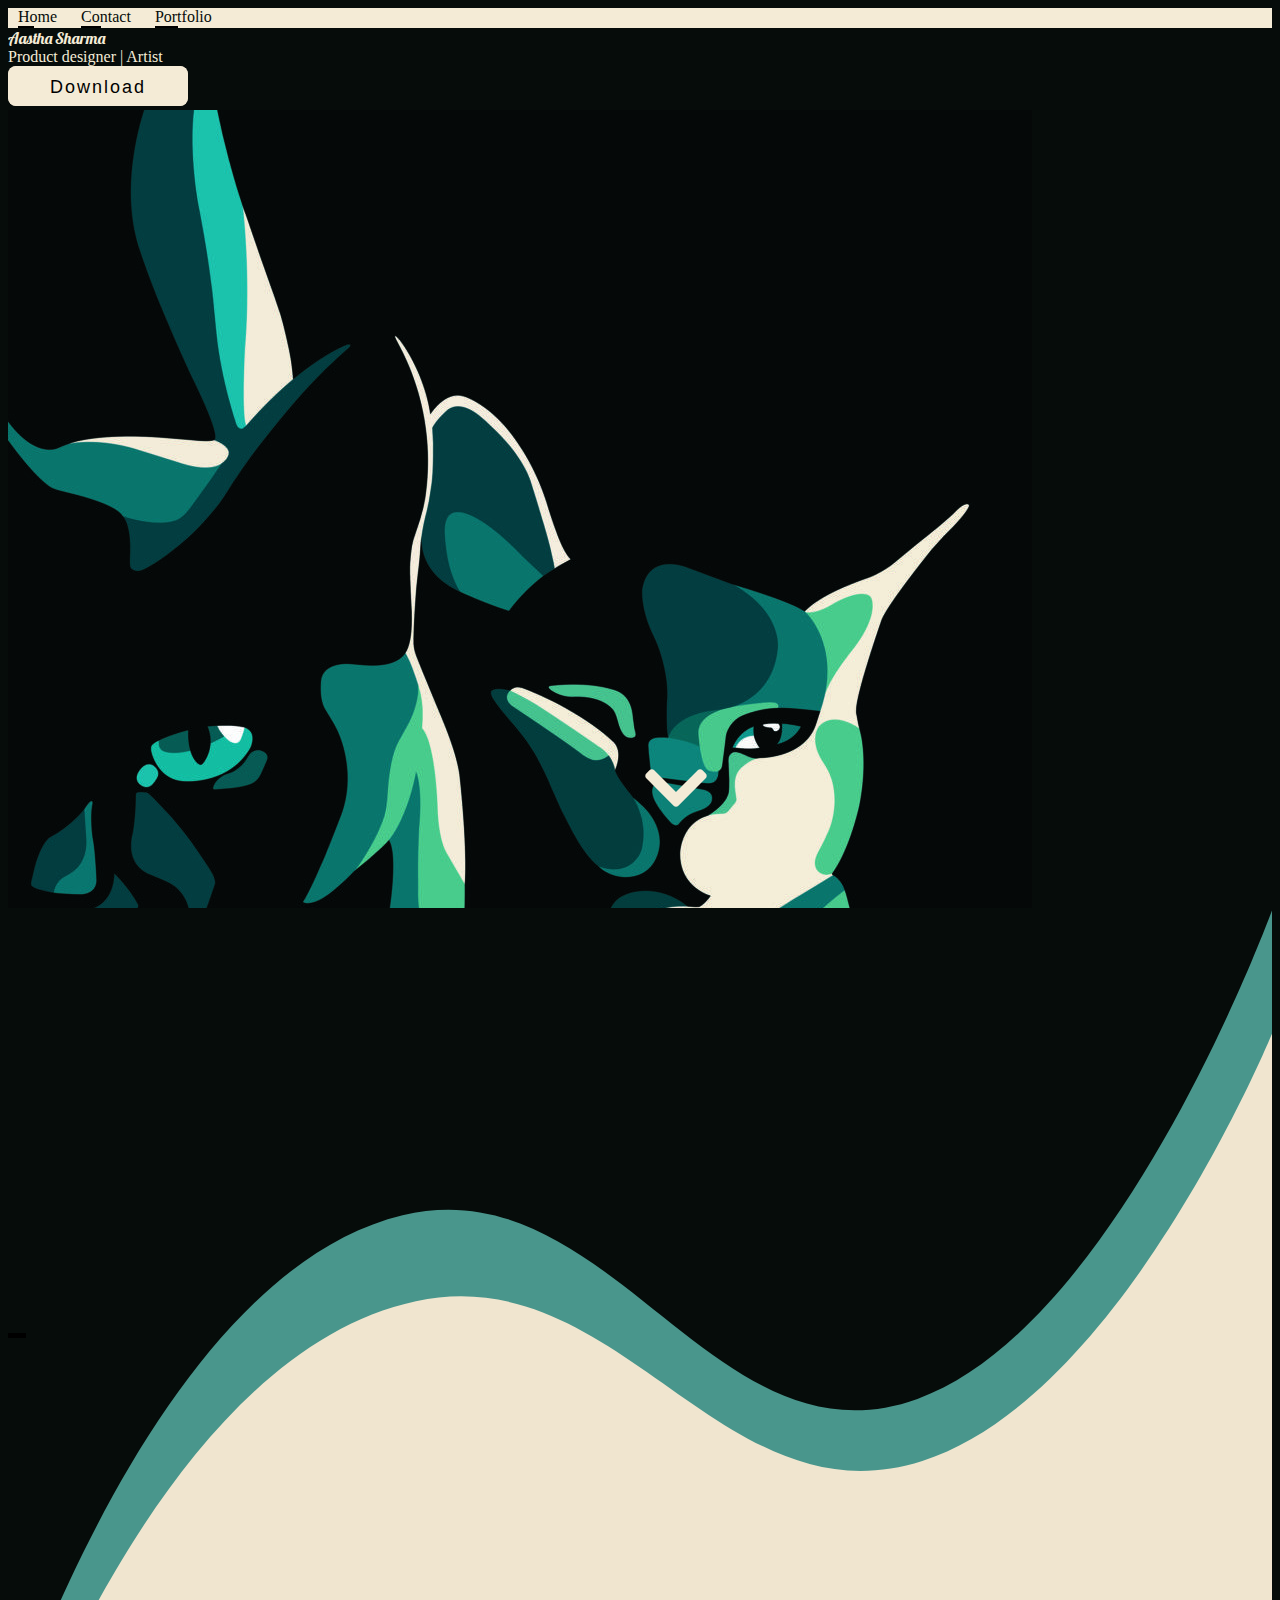
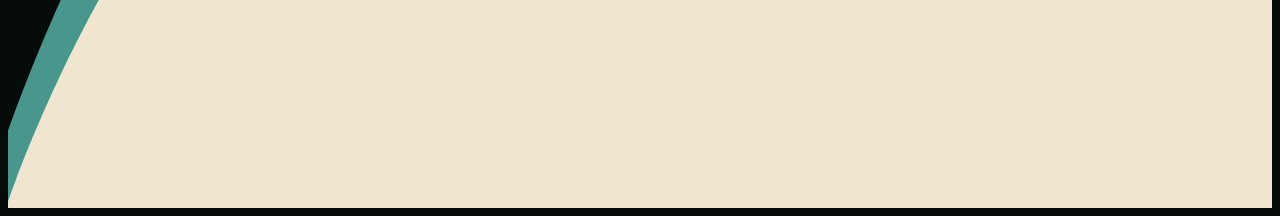
==== index.html @ c9b2cdaa "initial commit" ====
<!doctype html>
<html lang="en">

<head>
    <!-- Required meta tags -->
    <meta charset="utf-8">
    <meta name="viewport" content="width=device-width, initial-scale=1">

    <!-- Bootstrap CSS -->
    <link href="https://cdn.jsdelivr.net/npm/bootstrap@5.1.3/dist/css/bootstrap.min.css" rel="stylesheet" integrity="sha384-1BmE4kWBq78iYhFldvKuhfTAU6auU8tT94WrHftjDbrCEXSU1oBoqyl2QvZ6jIW3" crossorigin="anonymous">
    <link href="./styles.css" rel="stylesheet">
    <link rel="preconnect" href="https://fonts.googleapis.com">
    <link rel="preconnect" href="https://fonts.gstatic.com" crossorigin>
    <link href="https://fonts.googleapis.com/css2?family=Lobster&display=swap" rel="stylesheet">
    <script src="https://ajax.googleapis.com/ajax/libs/jquery/3.5.1/jquery.min.js"></script>
    <title>Aastha Sharma</title>
</head>

<body>
    <section>
        <nav class="navbar navbar-expand-lg navbar-light">
            <div class="container-fluid">
                <div class="collapse navbar-collapse">
                    <div class="navbar-nav">
                        <a class="nav-link cool-link-nav active" aria-current="page" href="#">Home</a>
                        <a class="nav-link cool-link-nav" href="./contact.html">Contact</a>
                        <a class="nav-link cool-link-nav" href="./portfolio.html">Portfolio</a>
                    </div>
                </div>
            </div>
        </nav>

        <div class="container-fluid">
            <div class="row">
                <div class="col-6 d-flex">
                    <div class="row align-self-center m-4">
                        <div class="name display-3 my-3">
                            Aastha Sharma
                        </div>
                        <div class="post h3 my-3">
                            Product designer | Artist
                        </div>
                        <div class="description my-3">
                            <button class="resume-btn">Download Resume</button>
                        </div>
                    </div>
                </div>
                <div class="col-6">
                    <img class="img-fluid" src="./home.jpg" alt="">
                </div>
            </div>
        </div>

        <div class="d-flex arrow-down">
            <img class="fluid-img" src="./chevron-down-solid.svg" alt="">
        </div>
    </section>

    <section class="bgrow" id="detail-screen">
        <div class="container-fluid row">
            <div class="col-6 d-flex" style="height: 100vh; justify-content:flex-end">
                <div class="row align-self-center">
                    <div style="margin-top: 45vh; margin-right: 5vh;">
                        <div class="contact-head cool-link-dark display-4 my-3" onclick="location.href='./contact.html'">
                            Contact
                        </div>
                        <div class="my-3">
                            <p class="contact-des">Please feel free to contact me.</p>
                            <p class="contact-des">I'm excited to have you here!</p>
                        </div>
                        <!-- <div class="description my-4">
                            <button class="contact-btn" onclick="location.href='./contact.html'">Contact Me!</button>
                        </div> -->
                    </div>
                </div>
            </div>
            <div class="col-6 d-flex" style="height: 100vh; justify-content:center">
                <div class="row align-self-top">
                    <div style="margin-top: 15vh; margin-right: 5vh;">
                        <div class="portfolio-head cool-link-light display-4 my-3" onclick="location.href='./portfolio.html'">
                            Portfolio
                        </div>
                        <div class="my-3">
                            <p class="portfolio-des">Take a look at my portfolio.</p>
                            <p class="portfolio-des">I'm excited to have you here!</p>
                        </div>
                        <!-- <div class="description my-4">
                            <button class="portfolio-btn" onclick="location.href='./portfolio.html'">My Portfolio</button>
                        </div> -->
                    </div>
                </div>
            </div>
        </div>
    </section>
    <script src="https://cdn.jsdelivr.net/npm/@popperjs/core@2.10.2/dist/umd/popper.min.js" integrity="sha384-7+zCNj/IqJ95wo16oMtfsKbZ9ccEh31eOz1HGyDuCQ6wgnyJNSYdrPa03rtR1zdB" crossorigin="anonymous"></script>
    <script src="https://cdn.jsdelivr.net/npm/bootstrap@5.1.3/dist/js/bootstrap.min.js" integrity="sha384-QJHtvGhmr9XOIpI6YVutG+2QOK9T+ZnN4kzFN1RtK3zEFEIsxhlmWl5/YESvpZ13" crossorigin="anonymous"></script>
    <script src="https://ajax.googleapis.com/ajax/libs/jquery/3.5.1/jquery.min.js"></script>
    <script>
        $(".arrow-down").click(function() {
            $('html,body').animate({
                scrollTop: $("#detail-screen").offset().top
            }, 'slow');
        });
    </script>
</body>

</html>
---- styles.css ----
body {
    background: #060c0a;
    overflow-x: hidden;
    color: #F4EBD6;
    height: 100%;
}

section {
    position: relative;
    height: 100vh;
    overflow: hidden;
}

.name {
    font-family: 'Lobster', cursive;
}

.contact-head {
    font-family: 'Lobster', cursive;
    color: #060C0A;
}

.portfolio-head {
    font-family: 'Lobster', cursive;
    color: #F4EBD6;
}

.bgrow {
    background: url(./home2.svg) no-repeat;
    background-position: right;
    background-size: cover;
}

.contact-des {
    margin: 0px;
    color: #060C0A;
    white-space: pre-line;
}

.portfolio-des {
    margin: 0px;
    color: #F4EBD6;
    white-space: pre-line;
}

.contact-btn {
    border-radius: 8px;
    padding: 5px 40px;
    font-size: large;
    background: #005D64;
    color: #F4EBD6;
    border: none;
}

.portfolio-btn {
    border-radius: 8px;
    padding: 5px 40px;
    font-size: large;
    background: #F4EBD6;
    color: #005D64;
    border: none;
}

.submit-btn {
    border-radius: 8px;
    padding: 5px 40px;
    font-size: large;
    background: #F4EBD6;
    color: black;
    border: none;
}

.navbar {
    background: #F4EBD6;
}

input,
textarea {
    background: none !important;
    color: #F4EBD6 !important;
    border: 2px solid #F4EBD6 !important;
}


/* link */

.cool-link-dark {
    display: inline-block;
    cursor: pointer;
    color: #060C0A;
    text-decoration: none;
}

.cool-link-dark::after {
    content: '';
    display: block;
    width: 40%;
    height: 5px;
    background: #000;
    transition: width .3s;
}

.cool-link-dark:hover::after {
    width: 100%;
    transition: width .3s;
}

.cool-link-nav {
    display: inline-block;
    cursor: pointer;
    margin: 0px 10px;
    color: #060C0A;
    text-decoration: none;
}

.cool-link-nav::after {
    content: '';
    display: block;
    width: 40%;
    height: 2px;
    background: #000;
    transition: width .3s;
}

.cool-link-nav:hover::after {
    width: 100%;
    transition: width .3s;
}

.cool-link-light {
    display: inline-block;
    cursor: pointer;
    color: #F4EBD6;
    text-decoration: none;
}

.cool-link-light::after {
    content: '';
    display: block;
    width: 40%;
    height: 5px;
    background: #F4EBD6;
    transition: width .3s;
}

.cool-link-light:hover::after {
    width: 100%;
    transition: width .3s;
}


/* ....... */

.arrow-down {
    position: absolute;
    z-index: 999;
    bottom: 5em;
    left: 50%;
    cursor: pointer;
    color: #F4EBD6;
    animation: arrowmove 1s infinite;
    animation-timing-function: linear;
    animation-direction: alternate;
}

@keyframes arrowmove {
    from {
        bottom: 5em;
    }
    to {
        bottom: 3em;
    }
}

.arrow-down>img {
    font-size: 24px;
    height: 3em;
    width: 3em;
}

.resume-btn {
    display: inline-block;
    width: 180px;
    height: 40px;
    line-height: 40px;
    font-size: 18px;
    font-family: sans-serif;
    text-decoration: none;
    background: #F4EBD6;
    letter-spacing: 2px;
    text-align: center;
    position: relative;
    border-radius: 8px;
    border: none;
    transition: all .35s;
    position: relative;
    overflow: hidden;
    z-index: 1;
}

.resume-btn:after {
    content: "";
    position: absolute;
    bottom: 0;
    left: 0;
    width: 100%;
    height: 100%;
    background-color: #F4EBD6;
    border-radius: 8px;
    z-index: -2;
}

.resume-btn:before {
    content: "";
    position: absolute;
    bottom: 0;
    left: 0;
    width: 0%;
    height: 100%;
    background-color: #005D64;
    transition: all 0.3s;
    border-radius: 8px;
    z-index: -1;
}

.resume-btn:hover {
    color: #fff;
}

.resume-btn:hover:before {
    width: 100%;
}


/* ................................................. */

* {
    box-sizing: border-box;
}

.grid:after {
    content: '';
    display: block;
    clear: both;
}

.grid-item {
    width: 25%;
    /* height: 120px; */
    float: left;
    /* background: #00997B; */
    border: 3px solid #00997B;
    /* border-color: hsla(0, 0%, 0%, 0.5); */
    border-radius: 5px;
    margin-bottom: 20px;
}

.grid-item--width2 {
    width: 340px;
}

.grid-item--width3 {
    width: 520px;
}

.grid-item--width4 {
    width: 780px;
}

.grid-item--height2 {
    height: 200px;
}

.grid-item--height3 {
    height: 260px;
}

.grid-item--height4 {
    height: 360px;
}
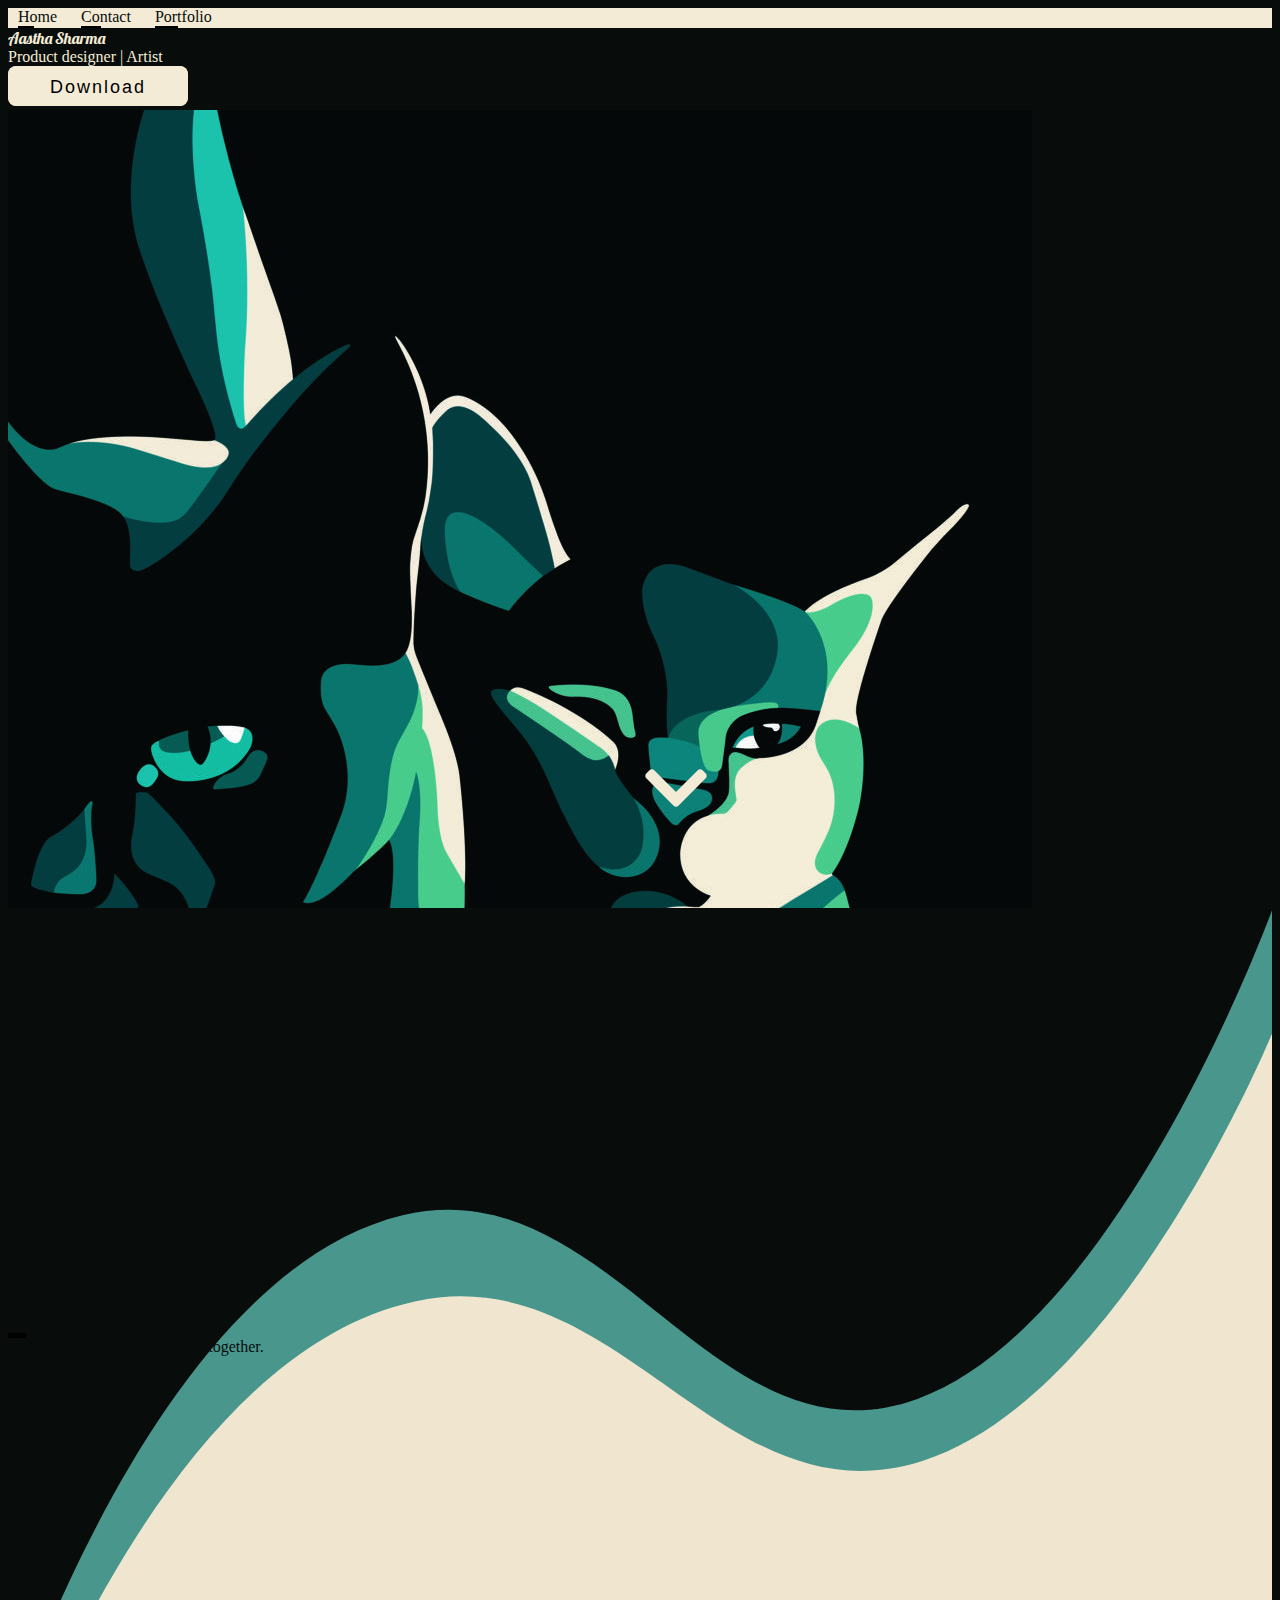
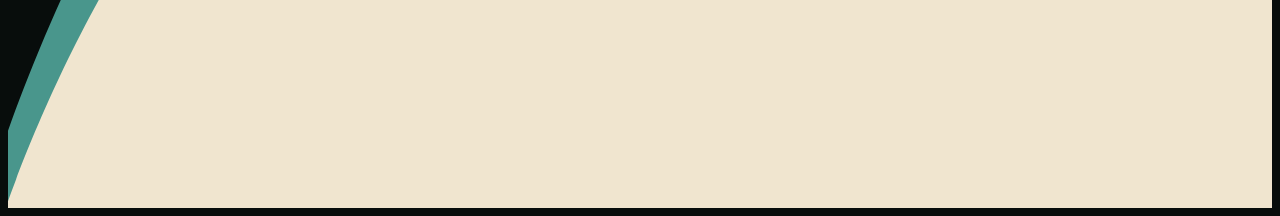
==== commit 8a9c435b: "background changed" ====
--- a/index.html
+++ b/index.html
@@ -13,11 +13,12 @@
     <link rel="preconnect" href="https://fonts.gstatic.com" crossorigin>
     <link href="https://fonts.googleapis.com/css2?family=Lobster&display=swap" rel="stylesheet">
     <script src="https://ajax.googleapis.com/ajax/libs/jquery/3.5.1/jquery.min.js"></script>
+    <script type="text/javascript" src="script.js"></script>
     <title>Aastha Sharma</title>
 </head>
 
 <body>
-    <section>
+    <section class="home1">
         <nav class="navbar navbar-expand-lg navbar-light">
             <div class="container-fluid">
                 <div class="collapse navbar-collapse">
@@ -56,7 +57,7 @@
         </div>
     </section>
 
-    <section class="bgrow" id="detail-screen">
+    <section class="home2 bgrow" id="detail-screen">
         <div class="container-fluid row">
             <div class="col-6 d-flex" style="height: 100vh; justify-content:flex-end">
                 <div class="row align-self-center">
@@ -65,8 +66,8 @@
                             Contact
                         </div>
                         <div class="my-3">
-                            <p class="contact-des">Please feel free to contact me.</p>
-                            <p class="contact-des">I'm excited to have you here!</p>
+                            <p class="contact-des">Let's build something amazing together.</p>
+                            <p class="contact-des">Happy to Connect!</p>
                         </div>
                         <!-- <div class="description my-4">
                             <button class="contact-btn" onclick="location.href='./contact.html'">Contact Me!</button>
@@ -95,13 +96,6 @@
     <script src="https://cdn.jsdelivr.net/npm/@popperjs/core@2.10.2/dist/umd/popper.min.js" integrity="sha384-7+zCNj/IqJ95wo16oMtfsKbZ9ccEh31eOz1HGyDuCQ6wgnyJNSYdrPa03rtR1zdB" crossorigin="anonymous"></script>
     <script src="https://cdn.jsdelivr.net/npm/bootstrap@5.1.3/dist/js/bootstrap.min.js" integrity="sha384-QJHtvGhmr9XOIpI6YVutG+2QOK9T+ZnN4kzFN1RtK3zEFEIsxhlmWl5/YESvpZ13" crossorigin="anonymous"></script>
     <script src="https://ajax.googleapis.com/ajax/libs/jquery/3.5.1/jquery.min.js"></script>
-    <script>
-        $(".arrow-down").click(function() {
-            $('html,body').animate({
-                scrollTop: $("#detail-screen").offset().top
-            }, 'slow');
-        });
-    </script>
 </body>
 
 </html>--- a/styles.css
+++ b/styles.css
@@ -1,11 +1,13 @@
 body {
-    background: #060c0a;
+    background: #080D0C;
     overflow-x: hidden;
     color: #F4EBD6;
     height: 100%;
 }
 
-section {
+.home1,
+.home2,
+.contact {
     position: relative;
     height: 100vh;
     overflow: hidden;
@@ -17,7 +19,7 @@
 
 .contact-head {
     font-family: 'Lobster', cursive;
-    color: #060C0A;
+    color: #080D0C;
 }
 
 .portfolio-head {
@@ -33,7 +35,7 @@
 
 .contact-des {
     margin: 0px;
-    color: #060C0A;
+    color: #080D0C;
     white-space: pre-line;
 }
 
@@ -82,12 +84,22 @@
 }
 
 
-/* link */
+/* card styles */
+
+.port-cards {
+    color: #005D64;
+    background: #F4EBD6;
+    height: 12em;
+    /* font-family: 'Lobster', cursive; */
+}
+
+
+/* link animation */
 
 .cool-link-dark {
     display: inline-block;
     cursor: pointer;
-    color: #060C0A;
+    color: #080D0C;
     text-decoration: none;
 }
 
@@ -109,7 +121,7 @@
     display: inline-block;
     cursor: pointer;
     margin: 0px 10px;
-    color: #060C0A;
+    color: #080D0C;
     text-decoration: none;
 }
 
@@ -234,6 +246,23 @@
 
 /* ................................................. */
 
+.arrow-left {
+    display: flex;
+    cursor: pointer;
+    color: #F4EBD6;
+}
+
+.arrow-left>img {
+    /* font-size: 20px; */
+    align-self: center;
+    height: 2em;
+    width: 2em;
+    margin-bottom: 1rem;
+}
+
+
+/* ................................................. */
+
 * {
     box-sizing: border-box;
 }
@@ -245,36 +274,116 @@
 }
 
 .grid-item {
-    width: 25%;
-    /* height: 120px; */
+    width: 26%;
     float: left;
-    /* background: #00997B; */
-    border: 3px solid #00997B;
-    /* border-color: hsla(0, 0%, 0%, 0.5); */
+    position: relative;
+    align-items: flex-end;
+    transition: 0.4s ease-out;
     border-radius: 5px;
-    margin-bottom: 20px;
-}
-
-.grid-item--width2 {
-    width: 340px;
-}
-
-.grid-item--width3 {
-    width: 520px;
-}
-
-.grid-item--width4 {
-    width: 780px;
-}
-
-.grid-item--height2 {
-    height: 200px;
-}
-
-.grid-item--height3 {
-    height: 260px;
-}
-
-.grid-item--height4 {
-    height: 360px;
+    margin: 15px;
+    box-shadow: 5px 5px 10px rgba(100, 100, 100, 0.568);
+}
+
+.grid-item>img {
+    max-width: 100%;
+    height: auto;
+}
+
+.grid-item:hover {
+    transform: translateY(5px);
+}
+
+.grid-item:hover img {
+    opacity: 0.5;
+}
+
+.grid-item:hover .info {
+    opacity: 1;
+    transform: translateY(0px);
+}
+
+.grid-item:before {
+    content: "";
+    position: absolute;
+    top: 0;
+    left: 0;
+    display: block;
+    width: 100%;
+    height: 100%;
+    z-index: 2;
+    opacity: 0;
+}
+
+.grid-item .info {
+    position: absolute;
+    width: 100%;
+    z-index: 3;
+    opacity: 0;
+    text-align: center;
+    top: 45%;
+    align-self: center;
+    transform: translateY(30px);
+    transition: 0.5s;
+}
+
+.grid-item .info p {
+    letter-spacing: 1px;
+    font-size: 15px;
+    margin: 5px 15px;
+}
+
+
+/* Card buttons */
+
+.info-link {
+    display: inline-block;
+    width: 120px;
+    height: 30px;
+    /* line-height: 40px; */
+    font-size: 16px;
+    font-family: sans-serif;
+    text-decoration: none;
+    background: #F4EBD6;
+    letter-spacing: 2px;
+    text-align: center;
+    position: relative;
+    border-radius: 8px;
+    border: none;
+    transition: all .35s;
+    position: relative;
+    overflow: hidden;
+    z-index: 1;
+}
+
+.info-link:after {
+    content: "";
+    position: absolute;
+    bottom: 0;
+    left: 0;
+    width: 100%;
+    height: 100%;
+    background-color: #F4EBD6;
+    border-radius: 8px;
+    z-index: -2;
+}
+
+.info-link:before {
+    content: "";
+    position: absolute;
+    bottom: 0;
+    left: 0;
+    width: 0%;
+    height: 100%;
+    background-color: #005D64;
+    transition: all 0.3s;
+    border-radius: 8px;
+    z-index: -1;
+}
+
+.info-link:hover {
+    color: #fff;
+}
+
+.info-link:hover:before {
+    width: 100%;
 }